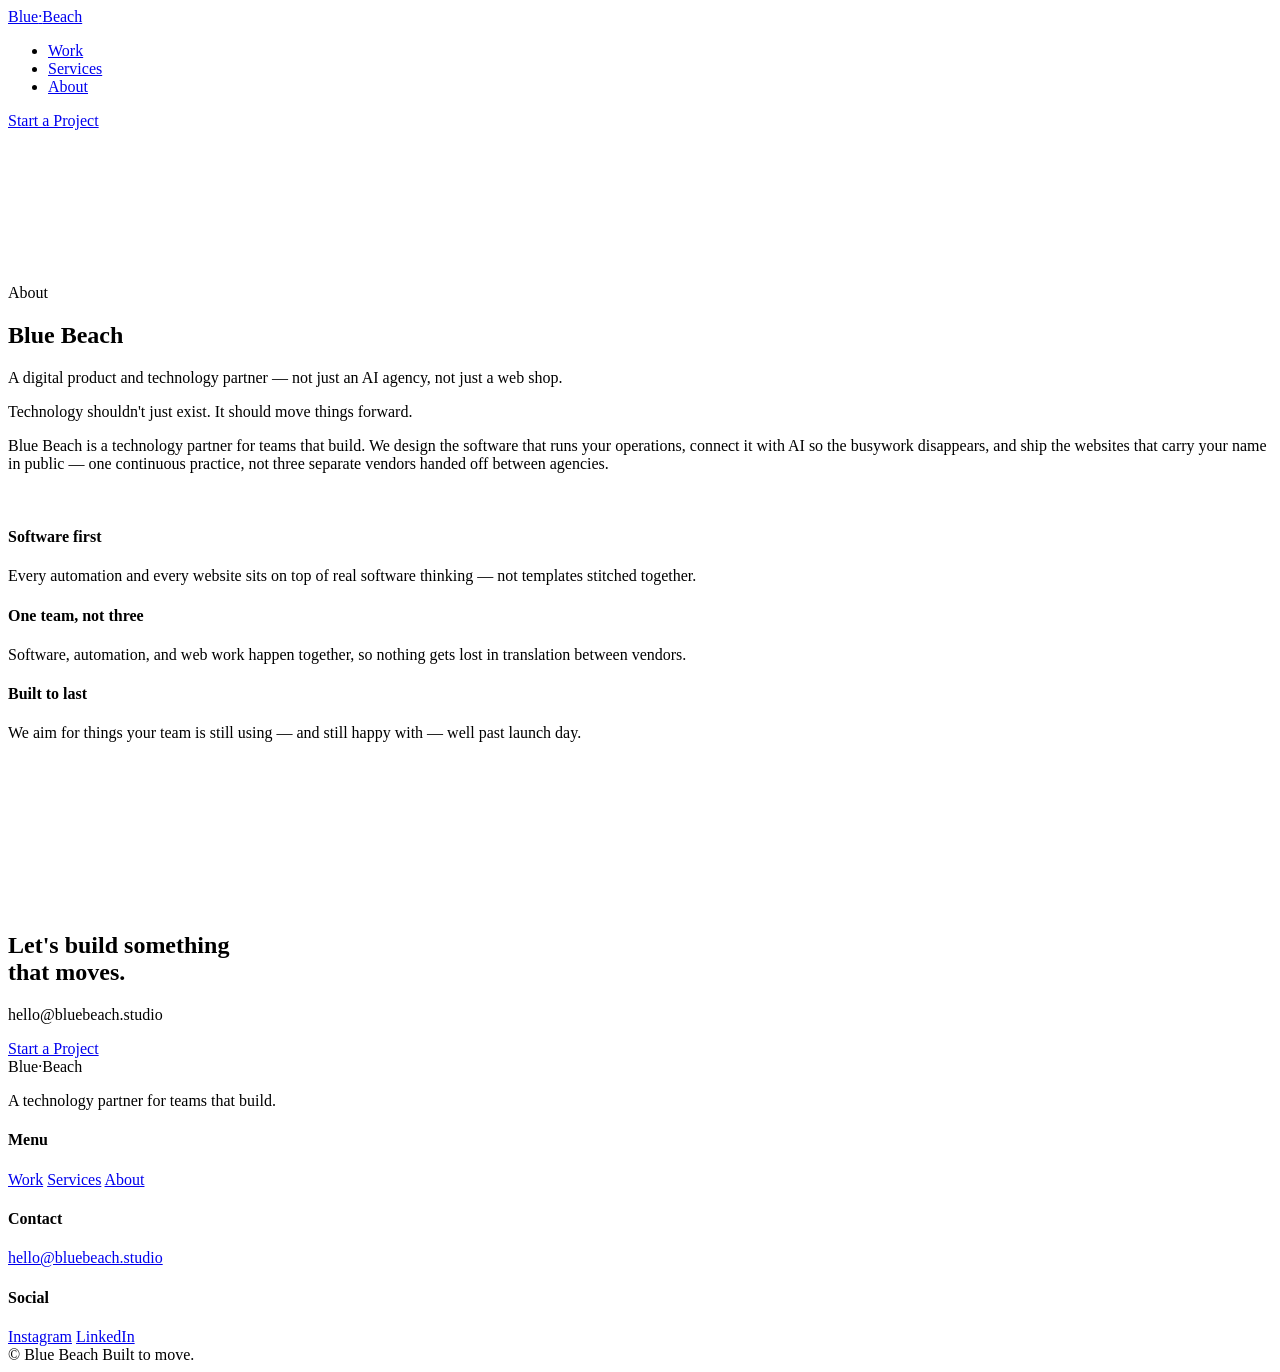
==== about.html @ 61bb1d4c "Add files via upload" ====
<!DOCTYPE html>
<html lang="en">
<head>
<meta charset="UTF-8">
<meta name="viewport" content="width=device-width, initial-scale=1, viewport-fit=cover">
<title>About — Blue Beach</title>
<meta name="description" content="Blue Beach is a technology partner for teams that build — software, AI integration, and websites.">
<link rel="stylesheet" href="assets/style.css">
</head>
<body>

<div class="cursor" id="cursor"></div>

<nav class="nav" id="nav">
  <div class="wrap nav-inner">
    <a href="index.html" class="logo-mark">Blue<span>·</span>Beach</a>
    <ul class="nav-links">
      <li><a href="work.html" data-hover>Work</a></li>
      <li><a href="services.html" data-hover>Services</a></li>
      <li><a href="about.html" data-hover>About</a></li>
    </ul>
    <a href="https://forms.gle/NMgavftoqs75Bjrn9" target="_blank" rel="noopener" class="btn btn-solid nav-cta" data-hover>Start a Project</a>
  </div>
</nav>

<main>

  <section class="page-hero">
    <div class="fluid-canvas-wrap"><canvas id="pageCanvas" data-fluid="calm"></canvas></div>
    <div class="wrap">
      <div class="eyebrow">About</div>
      <h1>Blue Beach</h1>
      <p>A digital product and technology partner — not just an AI agency, not just a web shop.</p>
    </div>
  </section>

  <section class="section-pad" style="padding-top:0;">
    <div class="wrap">
      <p class="intro-lead" data-reveal>Technology shouldn't just exist. <span class="serif">It should move things forward.</span></p>
      <div class="intro-body">
        <p data-reveal>Blue Beach is a technology partner for teams that build. We design the software that runs your operations, connect it with AI so the busywork disappears, and ship the websites that carry your name in public — one continuous practice, not three separate vendors handed off between agencies.</p>
      </div>
      <div class="about-photo photo" data-reveal>
        <img src="https://images.unsplash.com/photo-1758873268745-dd2cf0d677b5?fm=jpg&q=70&w=1600&auto=format&fit=crop" alt="" loading="lazy">
      </div>

      <div class="values">
        <div class="value" data-reveal>
          <h4>Software first</h4>
          <p>Every automation and every website sits on top of real software thinking — not templates stitched together.</p>
        </div>
        <div class="value" data-reveal>
          <h4>One team, not three</h4>
          <p>Software, automation, and web work happen together, so nothing gets lost in translation between vendors.</p>
        </div>
        <div class="value" data-reveal>
          <h4>Built to last</h4>
          <p>We aim for things your team is still using — and still happy with — well past launch day.</p>
        </div>
      </div>
    </div>
  </section>

  <section class="final" id="contact">
    <div class="fluid-canvas-wrap"><canvas id="ctaCanvas" data-fluid="calm"></canvas></div>
    <div class="final-inner">
      <h2 class="final-title">Let's build something<br>that moves.</h2>
      <p style="margin-top:18px; color:var(--ink-soft);">hello@bluebeach.studio</p>
      <div class="final-ctas">
        <a href="https://forms.gle/NMgavftoqs75Bjrn9" target="_blank" rel="noopener" class="btn btn-solid" data-hover>Start a Project</a>
      </div>
    </div>
  </section>

</main>

<footer>
  <div class="wrap">
    <div class="foot-top">
      <div class="foot-brand">
        <div class="logo-mark">Blue<span>·</span>Beach</div>
        <p>A technology partner for teams that build.</p>
      </div>
      <div class="foot-cols">
        <div class="foot-col">
          <h4>Menu</h4>
          <a href="work.html">Work</a>
          <a href="services.html">Services</a>
          <a href="about.html">About</a>
        </div>
        <div class="foot-col">
          <h4>Contact</h4>
          <a href="mailto:hello@bluebeach.studio">hello@bluebeach.studio</a>
        </div>
        <div class="foot-col">
          <h4>Social</h4>
          <a href="#">Instagram</a>
          <a href="#">LinkedIn</a>
        </div>
      </div>
    </div>
    <div class="foot-bottom">
      <span>© <span id="year"></span> Blue Beach</span>
      <span>Built to move.</span>
    </div>
  </div>
</footer>

<script src="assets/main.js"></script>
</body>
</html>
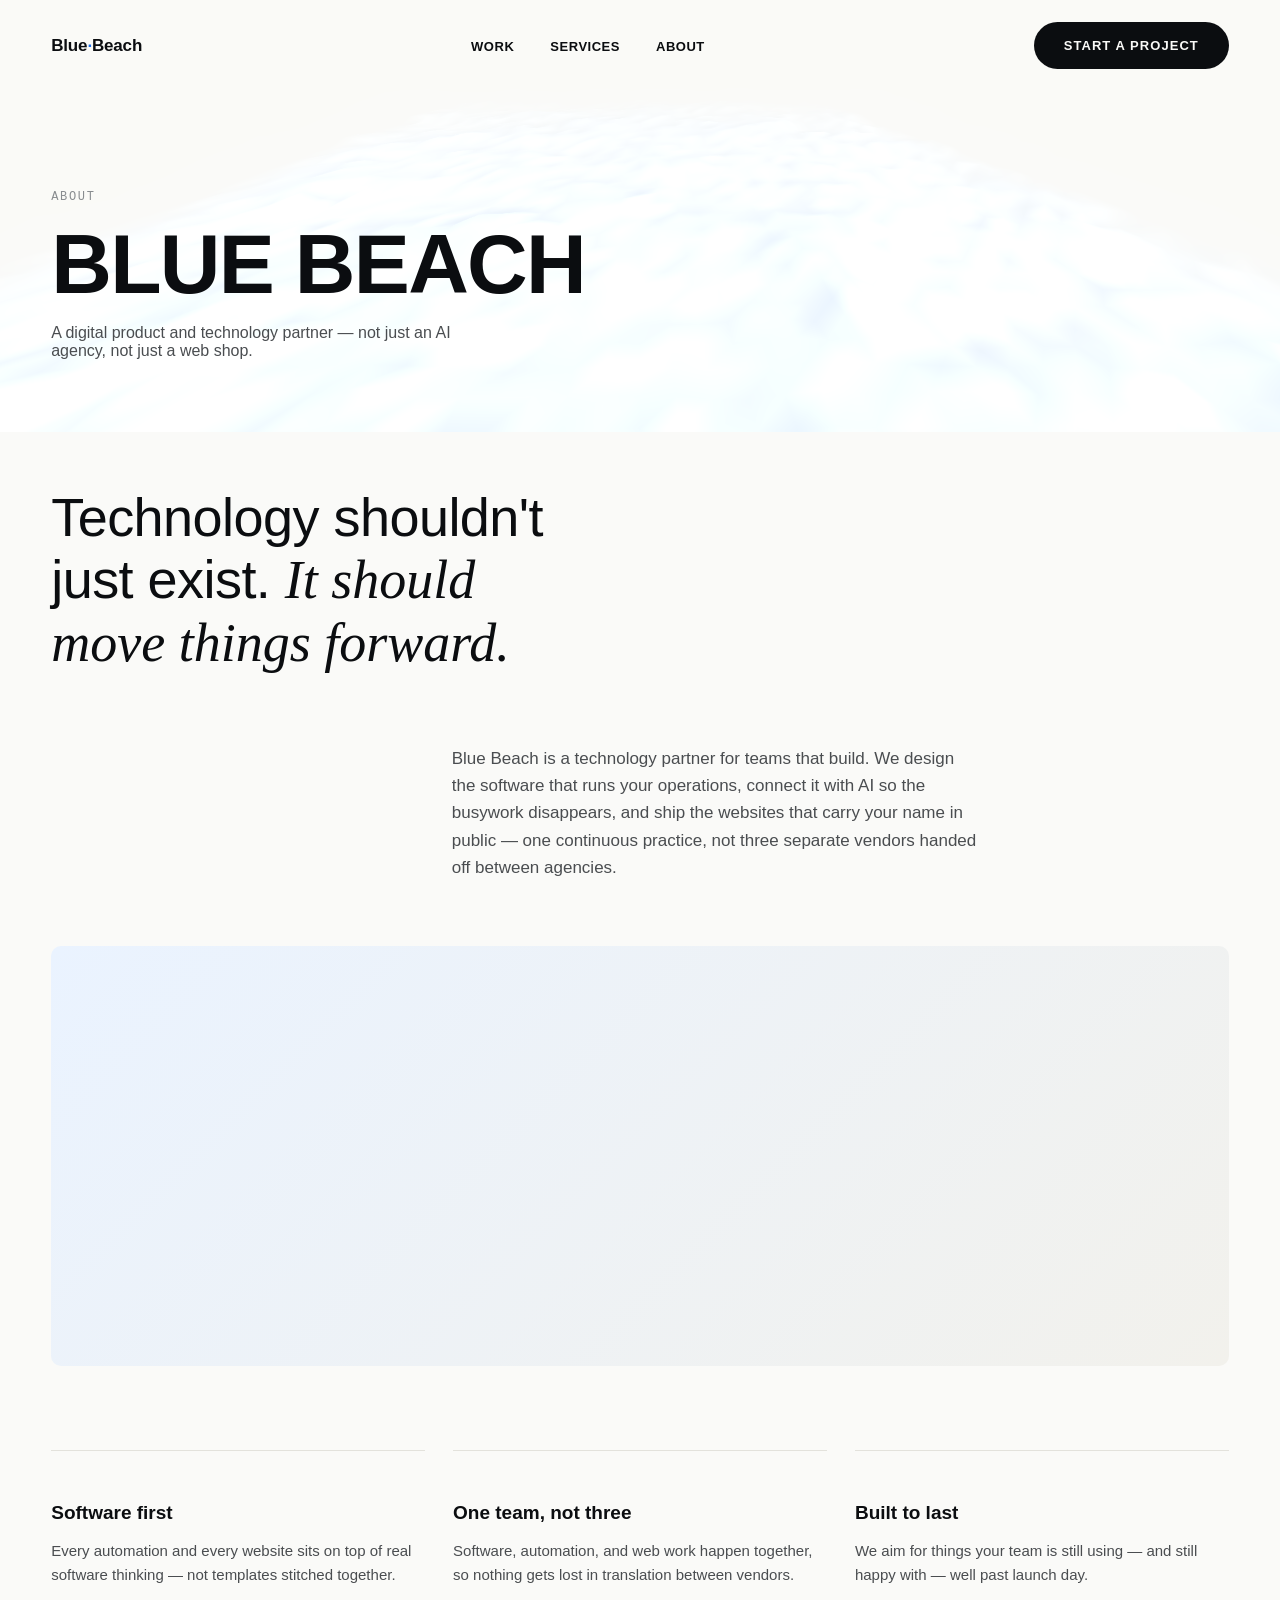
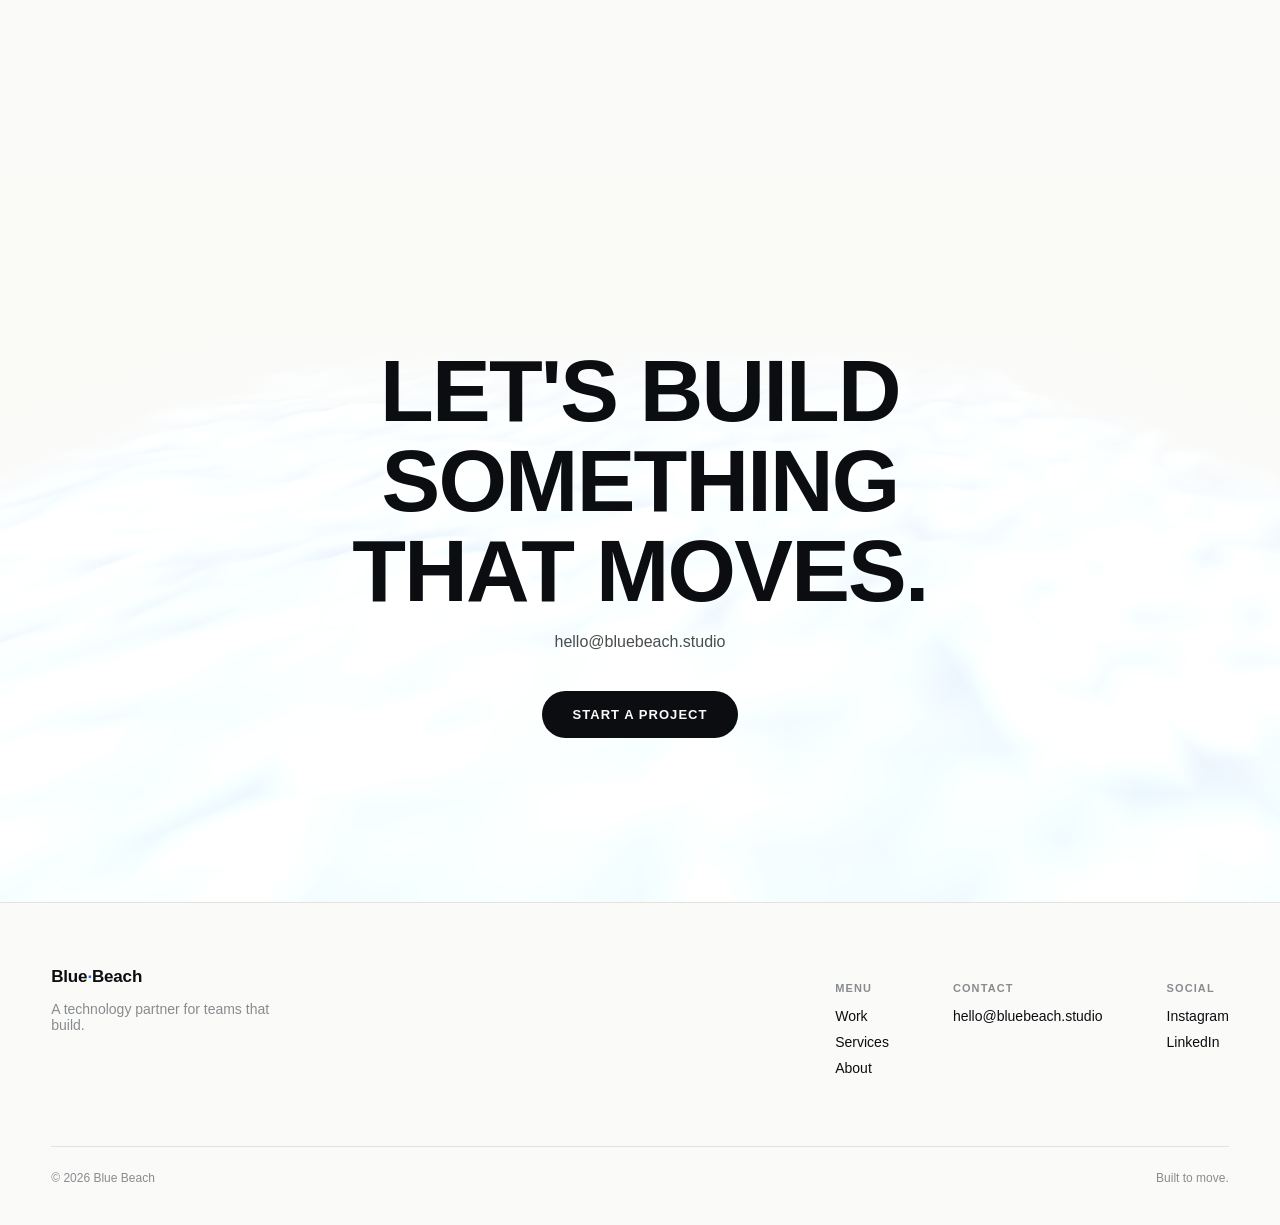
==== commit 1016c58a: "Add files via upload" ====
--- a/about.html
+++ b/about.html
@@ -5,7 +5,7 @@
 <meta name="viewport" content="width=device-width, initial-scale=1, viewport-fit=cover">
 <title>About — Blue Beach</title>
 <meta name="description" content="Blue Beach is a technology partner for teams that build — software, AI integration, and websites.">
-<link rel="stylesheet" href="assets/style.css">
+<link rel="stylesheet" href="style.css">
 </head>
 <body>
 
@@ -106,6 +106,6 @@
   </div>
 </footer>
 
-<script src="assets/main.js"></script>
+<script src="main.js"></script>
 </body>
 </html>
--- a/style.css
+++ b/style.css
@@ -0,0 +1,443 @@
+  :root{
+    --paper:#FAFAF8;
+    --paper-2:#F2F1EC;
+    --ink:#0B0D10;
+    --ink-soft:#4A4D50;
+    --muted:#888C8F;
+    --line:#E3E2DC;
+    --azure:#1C6FEB;
+    --azure-deep:#0B3E91;
+    --azure-mist:#CFE6FF;
+    --radius:2px;
+    --ease:cubic-bezier(.22,1,.36,1);
+    --container:min(1240px, 92vw);
+  }
+
+  *,*::before,*::after{ box-sizing:border-box; }
+  html{ background:var(--paper); scroll-behavior:auto; }
+  body{
+    margin:0;
+    background:var(--paper);
+    color:var(--ink);
+    font-family:-apple-system,BlinkMacSystemFont,"Segoe UI",Helvetica,Arial,sans-serif;
+    -webkit-font-smoothing:antialiased;
+    text-rendering:optimizeLegibility;
+    overflow-x:hidden;
+  }
+  img,canvas,svg{ display:block; max-width:100%; }
+  a{ color:inherit; text-decoration:none; }
+  ul{ list-style:none; margin:0; padding:0; }
+  button{ font:inherit; background:none; border:none; cursor:pointer; color:inherit; }
+
+  .wrap{ width:var(--container); margin-inline:auto; }
+
+  .eyebrow{
+    font-family:ui-monospace,SFMono-Regular,Menlo,Consolas,monospace;
+    font-size:12px;
+    letter-spacing:.14em;
+    text-transform:uppercase;
+    color:var(--muted);
+  }
+
+  h1,h2,h3{ margin:0; font-weight:700; letter-spacing:-0.02em; line-height:1.02; }
+
+  .serif{
+    font-family:Georgia,"Times New Roman",serif;
+    font-style:italic;
+    font-weight:400;
+    letter-spacing:0;
+  }
+
+  /* ---------- buttons ---------- */
+  .btn{
+    position:relative;
+    display:inline-flex;
+    align-items:center;
+    gap:10px;
+    padding:16px 30px;
+    font-size:13px;
+    font-weight:600;
+    letter-spacing:.08em;
+    text-transform:uppercase;
+    border-radius:999px;
+    white-space:nowrap;
+  }
+  .btn-solid{ background:var(--ink); color:var(--paper); }
+  .btn-solid:hover{ background:var(--azure-deep); }
+  .btn-ghost{ color:var(--ink); }
+  .btn-ghost .btn-line{
+    position:absolute; left:30px; right:30px; bottom:10px; height:1px; background:var(--ink);
+    transform-origin:left; transition:transform .5s var(--ease);
+  }
+  .btn-ghost:hover .btn-line{ transform:scaleX(0); }
+  .btn-ghost .arrow{ transition:transform .4s var(--ease); }
+  .btn-ghost:hover .arrow{ transform:translateX(6px); }
+  .btn{ transition:background .4s var(--ease), transform .4s var(--ease); }
+  .btn-solid:active{ transform:scale(.97); }
+
+  /* ---------- custom cursor ---------- */
+  .cursor{
+    position:fixed; top:0; left:0; width:10px; height:10px; margin:-5px 0 0 -5px;
+    border-radius:50%; background:var(--azure); pointer-events:none; z-index:999;
+    mix-blend-mode:difference; opacity:0; transition:opacity .3s ease, width .3s var(--ease), height .3s var(--ease), margin .3s var(--ease);
+    will-change:transform;
+  }
+  .cursor.is-visible{ opacity:1; }
+  .cursor.is-big{ width:46px; height:46px; margin:-23px 0 0 -23px; background:transparent; border:1px solid var(--ink); mix-blend-mode:normal; }
+
+  /* ---------- nav ---------- */
+  .nav{
+    position:fixed; top:0; left:0; right:0; z-index:100;
+    padding:22px 0;
+    transition:padding .4s var(--ease), background .4s var(--ease), border-color .4s var(--ease);
+    border-bottom:1px solid transparent;
+  }
+  .nav.is-solid{
+    padding:14px 0;
+    background:rgba(250,250,248,.82);
+    -webkit-backdrop-filter:blur(10px);
+    backdrop-filter:blur(10px);
+    border-color:var(--line);
+  }
+  .nav-inner{ display:flex; align-items:center; justify-content:space-between; }
+  .logo-mark{ font-size:17px; font-weight:800; letter-spacing:-.01em; }
+  .logo-mark span{ color:var(--azure); }
+  .nav-links{ display:flex; gap:36px; }
+  .nav-links a{
+    font-size:13px; font-weight:600; letter-spacing:.04em; text-transform:uppercase;
+    position:relative; padding-bottom:3px;
+  }
+  .nav-links a::after{
+    content:""; position:absolute; left:0; bottom:0; width:100%; height:1px; background:var(--ink);
+    transform:scaleX(0); transform-origin:right; transition:transform .4s var(--ease);
+  }
+  .nav-links a:hover::after{ transform:scaleX(1); transform-origin:left; }
+  @media(max-width:600px){
+    .nav-links{ gap:16px; }
+    .nav-links a{ font-size:11px; }
+    .nav-cta{ padding:11px 18px; font-size:11px; }
+  }
+  @media(max-width:420px){
+    .nav-links a:last-child{ display:none; }
+  }
+
+  /* ---------- hero ---------- */
+  .hero{
+    position:relative;
+    min-height:100svh;
+    display:flex;
+    flex-direction:column;
+    justify-content:flex-end;
+    padding-bottom:64px;
+    overflow:hidden;
+  }
+  .fluid-canvas-wrap{
+    position:absolute; inset:0; z-index:0;
+  }
+  .fluid-canvas-wrap canvas{ width:100%; height:100%; display:block; }
+  .hero-content{ position:relative; z-index:2; }
+  .hero-eyebrow{ margin-bottom:22px; }
+  .hero-title{
+    font-size:clamp(48px, 9vw, 132px);
+    text-transform:uppercase;
+    max-width:16ch;
+  }
+  .hero-title .line{ overflow:hidden; }
+  .hero-title .line span{
+    display:block; will-change:transform;
+    animation:reveal-up 1s cubic-bezier(.22,1,.36,1) both;
+  }
+  .hero-title .line:nth-child(1) span{ animation-delay:.1s; }
+  .hero-title .line:nth-child(2) span{ animation-delay:.18s; }
+  .hero-title .line:nth-child(3) span{ animation-delay:.26s; }
+  @keyframes reveal-up{ from{ transform:translateY(112%); } to{ transform:translateY(0); } }
+  @keyframes fade-in{ from{ opacity:0; } to{ opacity:1; } }
+  @keyframes fade-up{ from{ opacity:0; transform:translateY(16px); } to{ opacity:1; transform:translateY(0); } }
+  .hero-eyebrow{ animation:fade-in .8s var(--ease) both; animation-delay:.02s; }
+  .hero-sub{
+    margin-top:28px;
+    font-size:clamp(15px,1.6vw,19px);
+    color:var(--ink-soft);
+    max-width:34ch;
+    animation:fade-up .8s var(--ease) both; animation-delay:.42s;
+  }
+  .hero-ctas{
+    margin-top:44px; display:flex; align-items:center; gap:22px; flex-wrap:wrap;
+    animation:fade-up .8s var(--ease) both; animation-delay:.5s;
+  }
+  .scroll-cue{
+    position:absolute; left:50%; bottom:28px; transform:translateX(-50%);
+    display:flex; flex-direction:column; align-items:center; gap:10px; z-index:2;
+    font-family:ui-monospace,Menlo,monospace; font-size:10px; letter-spacing:.16em; color:var(--muted);
+    text-transform:uppercase;
+  }
+  .scroll-cue .bar{ width:1px; height:34px; background:var(--line); overflow:hidden; position:relative; }
+  .scroll-cue .bar::after{
+    content:""; position:absolute; top:-100%; left:0; width:100%; height:100%; background:var(--ink);
+    animation:scrollcue 2.2s var(--ease) infinite;
+  }
+  @keyframes scrollcue{ to{ top:100%; } }
+
+  .no-webgl .fluid-canvas-wrap{
+    background:
+      radial-gradient(60% 50% at 20% 30%, var(--azure-mist), transparent 60%),
+      radial-gradient(50% 60% at 80% 70%, #E9F3FF, transparent 60%),
+      var(--paper);
+    background-size:220% 220%, 220% 220%, 100% 100%;
+    animation:driftgrad 22s ease-in-out infinite alternate;
+  }
+  @keyframes driftgrad{
+    0%{ background-position:0% 30%, 100% 70%, 0 0; }
+    100%{ background-position:30% 60%, 70% 30%, 0 0; }
+  }
+
+  /* ---------- section shell ---------- */
+  section{ position:relative; }
+  .section-pad{ padding:min(16vw,180px) 0; }
+  .alt-bg{ background:var(--paper-2); }
+
+  /* ---------- intro / about ---------- */
+  .intro-lead{
+    font-size:clamp(26px,4.4vw,54px);
+    max-width:18ch;
+    letter-spacing:-.01em;
+  }
+  .intro-body{
+    margin-top:40px;
+    display:grid;
+    grid-template-columns:repeat(12,1fr);
+    gap:24px;
+  }
+  .intro-body p{
+    grid-column:span 12;
+    font-size:17px;
+    line-height:1.6;
+    color:var(--ink-soft);
+    max-width:56ch;
+  }
+  @media(min-width:760px){
+    .intro-body p{ grid-column:5 / span 8; }
+  }
+
+  /* ---------- services ---------- */
+  .service{
+    display:grid;
+    grid-template-columns:repeat(12,1fr);
+    gap:28px;
+    align-items:center;
+    padding:96px 0;
+    border-top:1px solid var(--line);
+  }
+  .service:last-child{ border-bottom:1px solid var(--line); }
+  .service-index{ grid-column:span 12; font-family:ui-monospace,Menlo,monospace; font-size:13px; color:var(--muted); margin-bottom:8px; }
+  .service-text{ grid-column:span 12; }
+  .service-text h3{ font-size:clamp(28px,4vw,46px); max-width:14ch; }
+  .service-text p{ margin-top:18px; font-size:16px; line-height:1.6; color:var(--ink-soft); max-width:46ch; }
+  .service-visual{ grid-column:span 12; }
+  @media(min-width:900px){
+    .service-text{ grid-column:span 5; }
+    .service-visual{ grid-column:span 7; }
+    .service.reverse .service-text{ order:2; }
+    .service.reverse .service-visual{ order:1; }
+  }
+
+  /* dashboard mock (service 01) */
+  .dash{
+    background:#fff; border:1px solid var(--line); border-radius:14px;
+    box-shadow:0 30px 80px -40px rgba(11,13,16,.25);
+    overflow:hidden;
+  }
+  .dash-bar{ display:flex; gap:6px; padding:14px 16px; border-bottom:1px solid var(--line); }
+  .dash-bar i{ width:9px; height:9px; border-radius:50%; background:var(--line); }
+  .dash-body{ display:grid; grid-template-columns:84px 1fr; min-height:260px; }
+  .dash-side{ border-right:1px solid var(--line); padding:18px 12px; display:flex; flex-direction:column; gap:10px; }
+  .dash-side .chip{ height:8px; border-radius:3px; background:var(--paper-2); }
+  .dash-side .chip.on{ background:var(--azure-mist); }
+  .dash-main{ padding:22px; }
+  .stat-row{ display:grid; grid-template-columns:repeat(3,1fr); gap:14px; margin-bottom:22px; }
+  .stat{ border:1px solid var(--line); border-radius:10px; padding:14px; }
+  .stat b{ display:block; font-size:22px; letter-spacing:-.02em; }
+  .stat span{ font-size:11px; color:var(--muted); text-transform:uppercase; letter-spacing:.06em; }
+  .chart{ width:100%; height:120px; }
+  .chart path{ fill:none; stroke:var(--azure); stroke-width:2; }
+  .chart .fill{ stroke:none; fill:url(#chartGrad); }
+
+  /* workflow graph (service 02) */
+  .flowbox{
+    background:#fff; border:1px solid var(--line); border-radius:14px;
+    box-shadow:0 30px 80px -40px rgba(11,13,16,.25);
+    padding:26px; min-height:300px;
+  }
+  .flowbox svg{ width:100%; height:100%; overflow:visible; }
+  .flow-node circle{ fill:#fff; stroke:var(--ink); stroke-width:1.2; }
+  .flow-node text{ font-family:ui-monospace,Menlo,monospace; font-size:10px; fill:var(--ink-soft); text-anchor:middle; }
+  .flow-path{ fill:none; stroke:var(--line); stroke-width:1.4; }
+  .flow-dot{ fill:var(--azure); }
+
+  /* browser stack (service 03) */
+  .browser-stack{ position:relative; height:340px; }
+  .browser{
+    position:absolute; inset:0; background:#fff; border:1px solid var(--line); border-radius:12px;
+    box-shadow:0 30px 80px -40px rgba(11,13,16,.25);
+    overflow:hidden;
+  }
+  .browser .chrome{ display:flex; align-items:center; gap:8px; padding:10px 12px; border-bottom:1px solid var(--line); }
+  .browser .chrome i{ width:8px; height:8px; border-radius:50%; background:var(--line); }
+  .browser .pill{ height:8px; width:40%; border-radius:5px; background:var(--paper-2); margin-left:10px; }
+  .browser .site-nav{ display:flex; gap:10px; padding:14px 16px; border-bottom:1px solid var(--line); }
+  .browser .site-nav i{ height:6px; width:34px; border-radius:3px; background:var(--paper-2); }
+  .browser .site-hero{ margin:18px 16px; height:60px; border-radius:8px; background:linear-gradient(135deg,var(--azure-mist),var(--paper-2)); }
+  .browser .site-lines{ padding:0 16px; display:flex; flex-direction:column; gap:8px; }
+  .browser .site-lines i{ height:6px; border-radius:3px; background:var(--paper-2); }
+  .browser.b2{ transform:translate(28px,26px) rotate(2deg); z-index:1; opacity:.85; }
+  .browser.b3{ transform:translate(56px,52px) rotate(4deg); z-index:0; opacity:.65; }
+  .browser.b1{ z-index:2; }
+
+  /* ---------- work ---------- */
+  .work-item{
+    position:relative;
+    border-top:1px solid var(--line);
+    padding:56px 44px 56px 0;
+    display:grid; grid-template-columns:repeat(12,1fr); gap:24px; align-items:center;
+    cursor:pointer;
+  }
+  .work-plus{
+    position:absolute; right:0; top:56px; width:22px; height:22px;
+    display:flex; align-items:center; justify-content:center;
+    transition:transform .4s var(--ease);
+  }
+  .work-plus::before,.work-plus::after{ content:""; position:absolute; background:var(--ink); }
+  .work-plus::before{ width:14px; height:1px; }
+  .work-plus::after{ width:1px; height:14px; }
+  .work-item.is-open .work-plus{ transform:rotate(135deg); }
+  .work-item:last-child{ border-bottom:1px solid var(--line); }
+  .work-num{ grid-column:span 2; font-family:ui-monospace,Menlo,monospace; color:var(--muted); font-size:13px; }
+  .work-title{ grid-column:span 6; font-size:clamp(22px,3.2vw,36px); }
+  .work-tag{ grid-column:span 4; text-align:right; font-size:13px; color:var(--muted); }
+  .work-reveal{
+    grid-column:1 / -1; height:0; overflow:hidden; transition:height .6s var(--ease);
+  }
+  .work-thumb{
+    /* REPLACE: swap this gradient block for a real project screenshot/video */
+    margin-top:20px; height:280px; border-radius:10px;
+    background:linear-gradient(135deg,#EAF3FF,var(--paper-2));
+  }
+  .work-desc{ grid-column:1/-1; margin-top:14px; max-width:56ch; color:var(--ink-soft); font-size:15px; line-height:1.6; }
+  @media(min-width:700px){
+    .work-item:hover{ background:var(--paper-2); }
+  }
+  @media(max-width:640px){
+    .work-num{ grid-column:span 3; }
+    .work-title{ grid-column:span 9; font-size:20px; }
+    .work-tag{ grid-column:2 / span 11; text-align:left; margin-top:6px; }
+  }
+
+  /* ---------- final cta ---------- */
+  .final{
+    min-height:80vh; display:flex; align-items:center; justify-content:center; text-align:center;
+    position:relative; overflow:hidden;
+  }
+  .final-inner{ position:relative; z-index:2; }
+  .final-title{ font-size:clamp(36px,7vw,88px); text-transform:uppercase; max-width:16ch; margin-inline:auto; }
+  .final-ctas{ margin-top:40px; }
+
+  /* ---------- footer ---------- */
+  footer{ border-top:1px solid var(--line); padding:64px 0 40px; }
+  .foot-top{ display:flex; flex-wrap:wrap; gap:40px; justify-content:space-between; }
+  .foot-brand .logo-mark{ margin-bottom:14px; }
+  .foot-brand p{ color:var(--muted); font-size:14px; max-width:32ch; }
+  .foot-cols{ display:flex; gap:64px; flex-wrap:wrap; }
+  .foot-col h4{ font-size:11px; text-transform:uppercase; letter-spacing:.1em; color:var(--muted); margin-bottom:14px; font-weight:600; }
+  .foot-col a{ display:block; font-size:14px; margin-bottom:10px; }
+  .foot-bottom{ margin-top:60px; padding-top:24px; border-top:1px solid var(--line); display:flex; justify-content:space-between; flex-wrap:wrap; gap:10px; font-size:12px; color:var(--muted); }
+
+  /* Visible by default. JS only ever ADDS the hidden state right
+     before it can also reveal it — so a JS failure never leaves
+     content invisible. See assets/main.js reveal(). */
+  [data-reveal].reveal-armed{
+    opacity:0; transform:translateY(28px);
+    transition:opacity .9s var(--ease), transform .9s var(--ease);
+  }
+  [data-reveal].reveal-armed.is-visible{ opacity:1; transform:translateY(0); }
+
+  @media (prefers-reduced-motion: reduce){
+    * { animation-duration:.001ms !important; animation-iteration-count:1 !important; transition-duration:.001ms !important; }
+  }
+
+  /* ---------- page hero (inner pages) ---------- */
+  .page-hero{
+    position:relative; min-height:48vh; display:flex; align-items:flex-end;
+    padding-bottom:56px; overflow:hidden;
+  }
+  .page-hero .wrap{ position:relative; z-index:2; }
+  .page-hero h1{ font-size:clamp(38px,7vw,84px); text-transform:uppercase; }
+  .page-hero p{ margin-top:16px; color:var(--ink-soft); max-width:46ch; font-size:16px; }
+  .page-hero .eyebrow{ margin-bottom:18px; }
+
+  /* ---------- real photography treatment ---------- */
+  .photo{
+    position:relative; overflow:hidden; border-radius:10px; background:var(--paper-2);
+  }
+  .photo img{
+    width:100%; height:100%; object-fit:cover; display:block;
+    filter:grayscale(1) contrast(1.05) brightness(1.03);
+    transition:opacity .4s var(--ease);
+    opacity:0;
+  }
+  .photo img.is-loaded{ opacity:1; }
+  .photo::after{
+    content:""; position:absolute; inset:0; pointer-events:none;
+    background:linear-gradient(160deg, rgba(28,111,235,.24), rgba(207,230,255,.06));
+    mix-blend-mode:multiply;
+  }
+  .photo.load-failed{ background:linear-gradient(135deg,#EAF3FF,var(--paper-2)); }
+  .photo.load-failed img{ display:none; }
+  .photo.load-failed::after{ display:none; }
+
+  /* small accent photo tucked into a service visual */
+  .service-visual{ position:relative; }
+  .visual-accent{
+    position:absolute; width:128px; height:92px; z-index:3;
+    border:5px solid #fff; box-shadow:0 20px 40px -18px rgba(11,13,16,.35);
+    border-radius:4px;
+  }
+  .visual-accent.br{ right:-16px; bottom:-20px; transform:rotate(-4deg); }
+  .visual-accent.bl{ left:-16px; bottom:-20px; transform:rotate(4deg); }
+  @media(max-width:520px){ .visual-accent{ display:none; } }
+
+  /* ---------- about page ---------- */
+  .about-photo{ height:420px; margin-top:48px; }
+  .values{ margin-top:84px; display:grid; grid-template-columns:repeat(12,1fr); gap:28px; }
+  .value{ grid-column:span 12; padding-top:26px; border-top:1px solid var(--line); }
+  .value h4{ font-size:19px; margin-bottom:10px; }
+  .value p{ color:var(--ink-soft); font-size:15px; line-height:1.6; max-width:48ch; }
+  @media(min-width:760px){ .value{ grid-column:span 4; } }
+
+  /* work thumbnails visible as a real cover image */
+  .work-thumb{ position:relative; margin-top:20px; height:280px; border-radius:10px; overflow:hidden; }
+  .work-thumb .photo{ position:absolute; inset:0; border-radius:10px; }
+
+  /* ---------- home teaser grids ---------- */
+  .teaser-grid{ margin-top:56px; display:grid; grid-template-columns:repeat(12,1fr); gap:28px; }
+  .teaser-card{ grid-column:span 12; padding-top:26px; border-top:1px solid var(--line); }
+  @media(min-width:760px){ .teaser-card{ grid-column:span 4; } }
+  .teaser-card h3{ font-size:21px; margin-bottom:10px; }
+  .teaser-card p{ color:var(--ink-soft); font-size:15px; line-height:1.6; margin-bottom:16px; }
+  .teaser-link{ font-size:12px; font-weight:600; text-transform:uppercase; letter-spacing:.06em; display:inline-flex; gap:6px; align-items:center; }
+  .teaser-link .arrow{ display:inline-block; transition:transform .3s var(--ease); }
+  .teaser-link:hover .arrow{ transform:translateX(5px); }
+
+  .home-about-split{ margin-top:40px; display:grid; grid-template-columns:repeat(12,1fr); gap:28px; align-items:center; }
+  .home-about-split .txt{ grid-column:span 12; }
+  .home-about-split .img{ grid-column:span 12; height:260px; }
+  @media(min-width:820px){
+    .home-about-split .txt{ grid-column:span 7; }
+    .home-about-split .img{ grid-column:span 5; height:320px; }
+  }
+
+  @media (max-height:760px){
+    .scroll-cue{ display:none; }
+  }
+  @media (max-width:480px){
+    .hero-ctas{ gap:14px 22px; }
+  }
